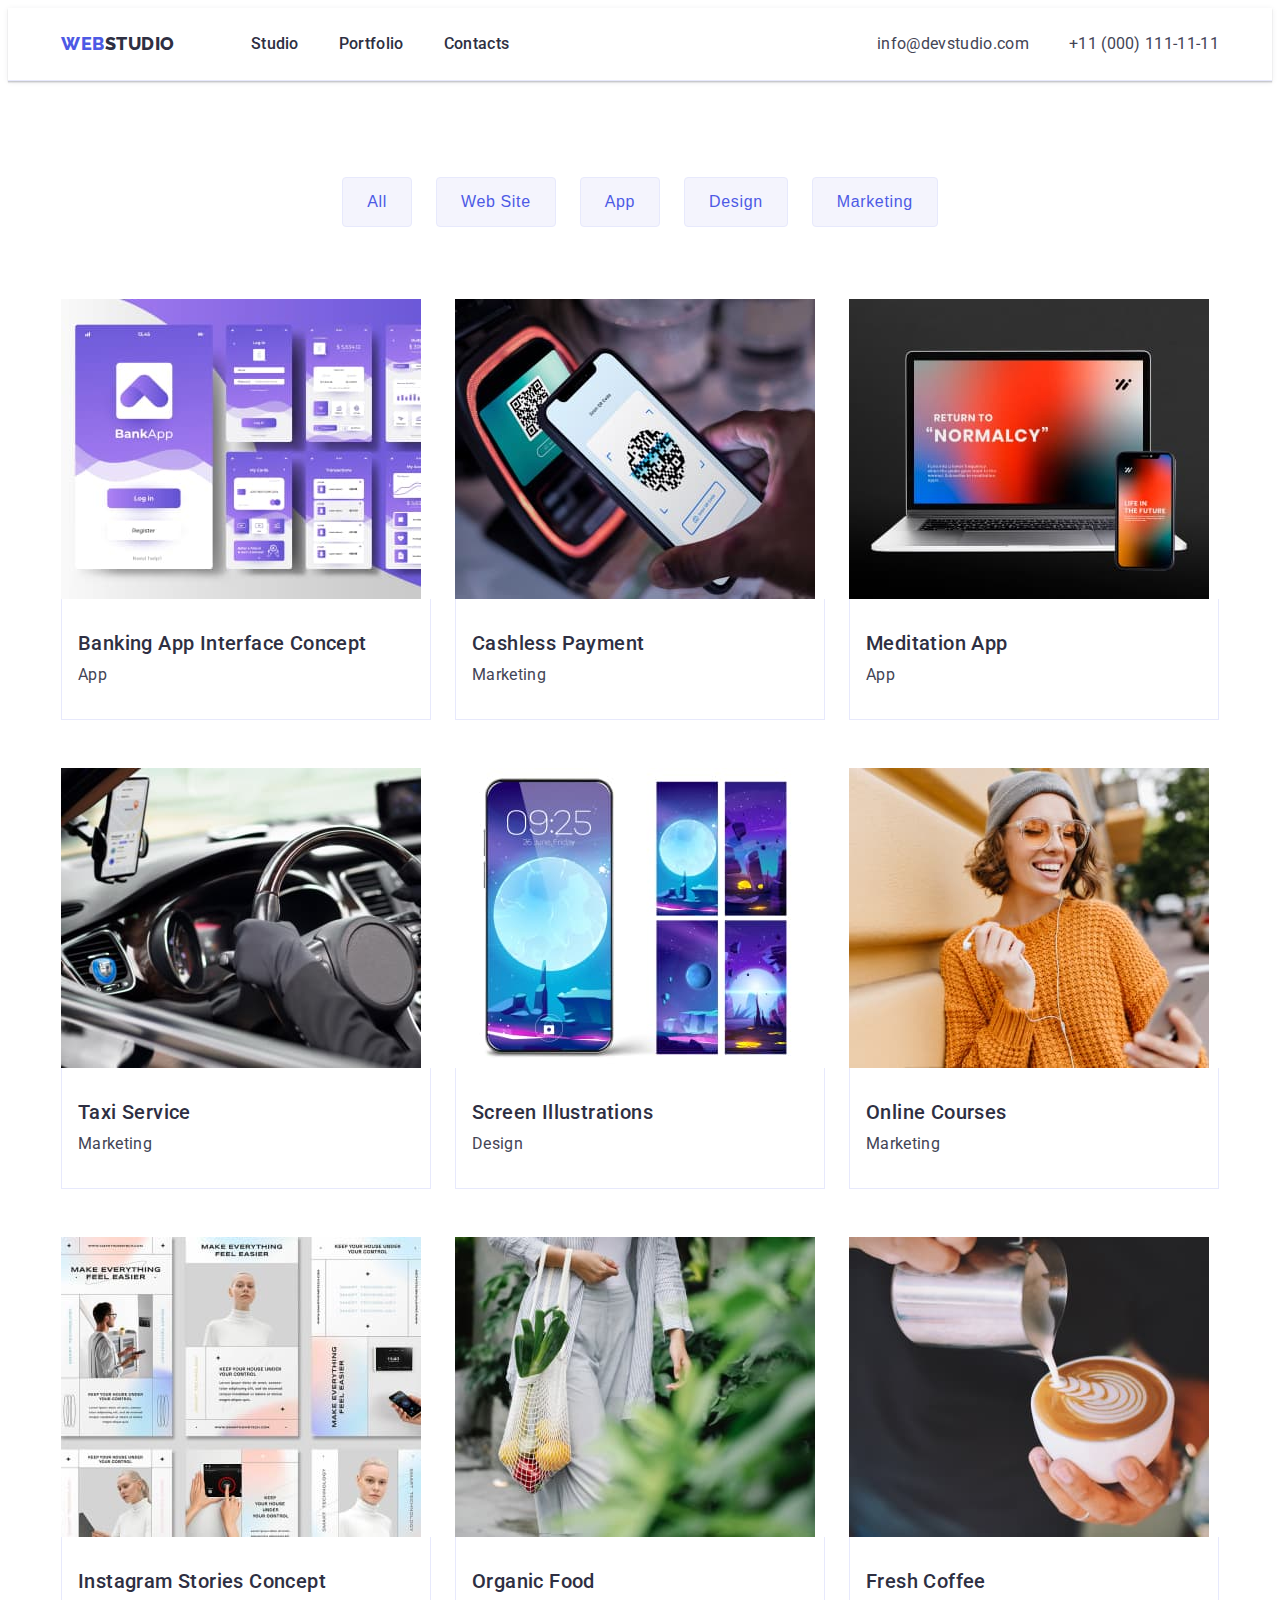
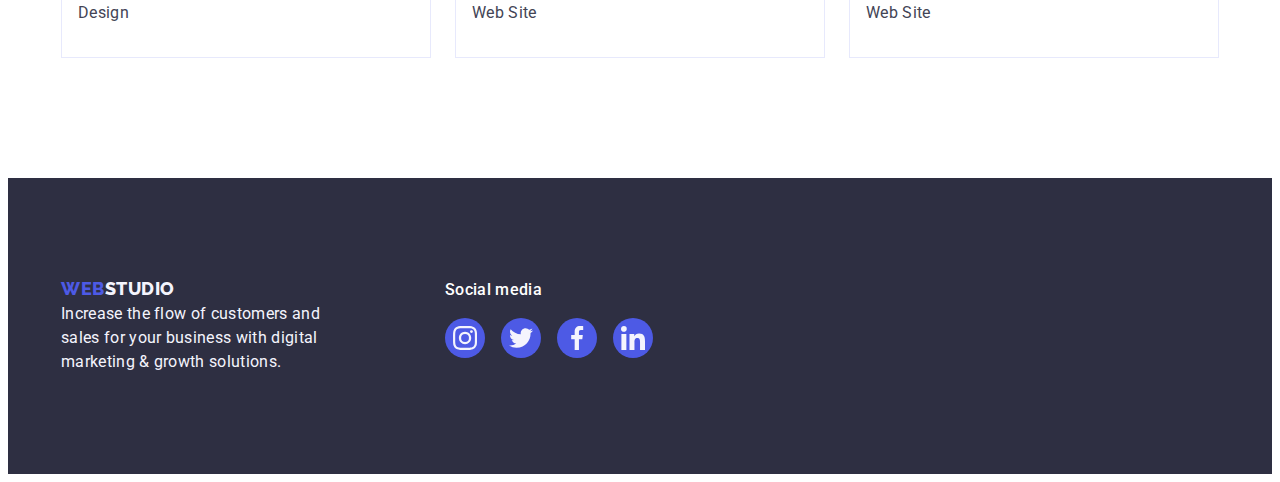
==== portfolio.html @ 8d43df94 "Initial commit" ====
<!DOCTYPE html>
<html lang="en">
  <head>
    <link rel="preconnect" href="https://fonts.googleapis.com" />
    <link rel="preconnect" href="https://fonts.gstatic.com" crossorigin />
    <link rel="preconnect" href="https://fonts.googleapis.com" />
    <link rel="preconnect" href="https://fonts.gstatic.com" crossorigin />
    <!--Normalize-->
    <link
      rel="stylesheet"
      href="https://cdnjs.cloudflare.com/ajax/libs/modern-normalize/1.1.0/modern-normalize.min.css"
      integrity="sha512-wpPYUAdjBVSE4KJnH1VR1HeZfpl1ub8YT/NKx4PuQ5NmX2tKuGu6U/JRp5y+Y8XG2tV+wKQpNHVUX03MfMFn9Q=="
      crossorigin="anonymous"
      referrerpolicy="no-referrer" />
    <meta charset="UTF-8" />
    <meta http-equiv="X-UA-Compatible" content="IE=edge" />
    <meta name="viewport" content="width=device-width, initial-scale=1.0" />
    <!--Font styles-->
    <link
      href="https://fonts.googleapis.com/css2?family=Raleway:wght@800&family=Roboto:wght@400;500;700;900&display=swap"
      rel="stylesheet" />
    <!--CSS-->
    <link rel="stylesheet" href="css/styles.css" />
    <title>Webstudio</title>
  </head>
  <body>
    <!-- header-section -->
    <header class="header">
      <div class="header-container container">
        <nav class="header-nav">
          <a class="link header-logo" href="./index.html">
            Web<span class="logo-web">Studio</span></a
          >
          <ul class="list header-nav-list">
            <li class="header-nav-item">
              <a class="link header-nav-link" href="./index.html">Studio</a>
            </li>
            <li class="header-nav-item">
              <a class="link header-nav-link" href="./portfolio.html"
                >Portfolio</a
              >
            </li>
            <li class="header-nav-item">
              <a class="link header-nav-link" href="">Contacts</a>
            </li>
          </ul>
        </nav>
        <address class="contact">
          <ul class="list header-contact">
            <li>
              <a
                class="link header-contact-item"
                href="mailto:info@devstudio.com"
                >info@devstudio.com</a
              >
            </li>
            <li>
              <a class="link header-contact-item" href="tel:+110001111111"
                >+11 (000) 111-11-11</a
              >
            </li>
          </ul>
        </address>
      </div>
    </header>
    <main>
      <!--filter-section-->
      <section class="portfolio-section">
        <div class="container-btn container">
          <h1 hidden class="visually-hidden">Portfolio</h1>
          <ul class="btn-list list">
            <li class="btn-item">
              <button type="button" class="buttons">All</button>
            </li>
            <li class="btn-item">
              <button type="button" class="buttons">Web Site</button>
            </li>
            <li class="btn-item">
              <button type="button" class="buttons">App</button>
            </li>
            <li class="btn-item">
              <button type="button" class="buttons">Design</button>
            </li>
            <li class="btn-item">
              <button type="button" class="buttons">Marketing</button>
            </li>
          </ul>

          <!--card-section-->

          <ul class="list cards-list">
            <li class="cards-item link">
              <a
                class="card-section-link link"
                href="./images/portfolio/img-8.jpg">
                <img
                  class="cards-img"
                  src="./images/portfolio/img-8.jpg"
                  alt="Banking App Interface Concept"
                  width="360"
                  height="300" />
                <div class="content">
                  <h2 class="cards-header">Banking App Interface Concept</h2>
                  <p class="cards-txt">App</p>
                </div>
              </a>
            </li>
            <li class="cards-item link">
              <a class="card-section-link link" href="./images/cashless.jpg">
                <img
                  class="cards-img"
                  src="./images/portfolio/img-7.jpg"
                  alt="Cashless Payment"
                  width="360"
                  height="300" />
                <div class="content">
                  <h2 class="cards-header">Cashless Payment</h2>
                  <p class="cards-txt">Marketing</p>
                </div>
              </a>
            </li>
            <li class="cards-item link">
              <a
                class="card-section-link link"
                href="./images/portfolio/img-6.jpg">
                <img
                  class="cards-img"
                  src="./images/portfolio/img-6.jpg"
                  alt="Meditation App"
                  width="360"
                  height="300" />
                <div class="content">
                  <h2 class="cards-header">Meditation App</h2>
                  <p class="cards-txt">App</p>
                </div>
              </a>
            </li>
            <li class="cards-item link">
              <a
                class="card-section-link link"
                href="./images/portfolio/img-5.jpg">
                <img
                  class="cards-img"
                  src="./images/portfolio/img-5.jpg"
                  alt="Taxi Service"
                  width="360"
                  height="300" />
                <div class="content">
                  <h2 class="cards-header">Taxi Service</h2>
                  <p class="cards-txt">Marketing</p>
                </div>
              </a>
            </li>
            <li class="cards-item link">
              <a
                class="card-section-link link"
                href="./images/portfolio/img-4.jpg">
                <img
                  class="cards-img"
                  src="./images/portfolio/img-4.jpg"
                  alt="Screen Illustrations"
                  width="360"
                  height="300" />
                <div class="content">
                  <h2 class="cards-header">Screen Illustrations</h2>
                  <p class="cards-txt">Design</p>
                </div>
              </a>
            </li>
            <li class="cards-item link">
              <a
                class="card-section-link link"
                href="./images/portfolio/img-3.jpg">
                <img
                  class="cards-img"
                  src="./images/portfolio/img-3.jpg"
                  alt="Online Courses"
                  width="360"
                  height="300" />
                <div class="content">
                  <h2 class="cards-header">Online Courses</h2>
                  <p class="cards-txt">Marketing</p>
                </div>
              </a>
            </li>
            <li class="cards-item link">
              <a
                class="card-section-link link"
                href="./images/portfolio/img-2.jpg">
                <img
                  class="cards-img"
                  src="./images/portfolio/img-2.jpg"
                  alt="Instagram Stories Concept"
                  width="360"
                  height="300" />
                <div class="content">
                  <h2 class="cards-header">Instagram Stories Concept</h2>
                  <p class="cards-txt">Design</p>
                </div>
              </a>
            </li>
            <li class="cards-item link">
              <a
                class="card-section-link link"
                href="./images/portfolio/img-1.jpg">
                <img
                  class="cards-img"
                  src="./images/portfolio/img-1.jpg"
                  alt="Organic Food"
                  width="360"
                  height="300" />
                <div class="content">
                  <h2 class="cards-header">Organic Food</h2>
                  <p class="cards-txt">Web Site</p>
                </div>
              </a>
            </li>
            <li class="cards-item link">
              <a
                class="card-section-link link"
                href="./images/portfolio/img.jpg">
                <img
                  class="cards-img"
                  src="./images/portfolio/img.jpg"
                  alt="Fresh
                Coffee"
                  width="360"
                  height="300" />
                <div class="content">
                  <h2 class="cards-header">Fresh Coffee</h2>
                  <p class="cards-txt">Web Site</p>
                </div>
              </a>
            </li>
          </ul>
        </div>
      </section>
    </main>
    <!-- footer -->
    <footer class="footer">
      <div class="footer-container container">
        <div class="footer-div">
          <a class="link footer-logo" href="./index.html">
            Web<span class="footer-logo-studio">Studio</span></a
          >
          <p class="footer-copyright">
            Increase the flow of customers and sales for your business with
            digital marketing &amp; growth solutions.
          </p>
        </div>

        <div class="social-icons-div">
          <p class="social-media-txt">Social media</p>
          <ul class="social-icons-footer list">
            <li class="social-item">
              <a
                class="social-link-footer link"
                href=""
                target="_blank"
                rel=" noopener no-referrer"
                aria-label="icon instagram">
                <svg class="social-icons" width="24" height="24">
                  <use href="./images/icons.svg#icon-instagram"></use>
                </svg>
              </a>
            </li>
            <li class="social-item">
              <a
                class="social-link-footer link"
                href=""
                target="_blank"
                rel="noopener no-referrer"
                aria-label="icon twitter">
                <svg class="social-icons" width="24" height="24">
                  <use href="./images/icons.svg#icon-twitter"></use>
                </svg>
              </a>
            </li>
            <li class="social-item">
              <a
                class="social-link-footer link"
                href=""
                target="_blank"
                rel="noopener no-referrer"
                aria-label="icon facebook">
                <svg class="social-icons" width="24" height="24">
                  <use href="./images/icons.svg#icon-facebook"></use>
                </svg>
              </a>
            </li>
            <li class="social-item">
              <a
                class="social-link-footer link"
                href=""
                target="_blank"
                rel="noopener no-referrer"
                aria-label="icon linkedin">
                <svg class="social-icons" width="24" height="24">
                  <use href="./images/icons.svg#icon-linkedin"></use>
                </svg>
              </a>
            </li>
          </ul>
        </div>
      </div>
    </footer>
  </body>
</html>
---- css/styles.css ----
:root {
  /*fonts*/
  --primary-font: "Roboto", sans-serif;
  --secondary-font: "Raleway", sans-serif;
  /*colors*/
  --color-iris: #4d5ae5;
  --color-ocean: #404bbf;
  --color-navy-blue: #2e2f42;
  --color-green: #31d0aa;
  --color-slate: #434455;
  --color-light-slate: #8e8f99;
  --color-cornflower: #e7e9fc;
  --color-cloud: #f4f4fd;
  --color-navy-blue-modal: #2e2f42;
  --color-grey: #2e2f42;
  --color-white: #ffffff;
  --color-dairy: #fcfcfc;
  /*others*/
  --indent: 24px;
  --items: 4;
}

/*OTHER*/
body {
  background-color: var(--color-white);
  font-family: "Roboto", sans-serif;
  font-style: normal;
  font-weight: 400;
  font-size: 16px;
  line-height: 1.5;
  letter-spacing: 0.02em;
  color: var(--color-slate);
}

/**
  |============================
  | reset start
  |============================
*/
h1,
h2,
h3,
h4,
h5,
h6,
p {
  margin: 0;
}
.section {
  padding: 120px 0;
}

.container {
  width: 1158px;
  margin: 0 auto;
  padding: 0 15px;
}
.list {
  list-style: none;
  padding: 0;
  margin: 0;
}
.link {
  color: inherit;
  text-decoration: none;
}

img {
  display: block;
  max-width: 100%;
  height: auto;
}

/**
  |============================
  | Header styles
  |============================
*/
.header {
  border-bottom: 1px solid var(--color-cornflower);
  box-shadow: 0px 2px 1px rgba(46, 47, 66, 0.08),
    0px 1px 1px rgba(46, 47, 66, 0.16), 0px 1px 6px rgba(46, 47, 66, 0.08);
}
.header-container {
  display: flex;
  align-items: center;
}
.header-nav {
  margin-right: auto;
  display: flex;
  align-items: center;
}
.header-logo {
  font-family: "Raleway", sans-serif;
  font-size: 18px;
  font-weight: 800;
  line-height: 1.17;
  letter-spacing: 0.03em;
  text-transform: uppercase;
  color: var(--color-iris);
  margin-right: 76px;
}
.header-logo:focus {
  color: var(--color-ocean);
}
.logo-web {
  color: var(--color-navy-blue);
}

.header-nav-list {
  /* Body Medium */
  font-weight: 500;
  font-size: 16px;
  line-height: 1.5;
  letter-spacing: 0.02em;
  color: var(--color-navy-blue);
  display: flex;
  align-items: center;
  gap: 40px;
}
.header-nav-item {
}
.header-item1:hover,
.header-item1:focus {
  color: var(--color-ocean);
}
.header-nav-item:hover,
.header-nav-item:focus {
  color: var(--color-ocean);
}
.header-nav-link {
  display: block;
  padding-top: 24px;
  padding-bottom: 24px;
}
.header-nav-link:hover,
.header-nav-link:focus {
  color: var(--color-ocean);
}
.contact {
  font-style: normal;
}
.contact:hover,
.contact:focus {
  color: var(--color-ocean);
}
.header-contact {
  font-style: normal;
  font-size: 16px;
  line-height: 1.5;
  letter-spacing: 0.02em;
  color: var(--color-slate);
  display: flex;
  gap: 40px;
}
.header-contact-item:hover {
  color: var(--color-ocean);
}
.header-contact-item:focus {
  color: var(--color-ocean);
}

/**
  |============================
  | Hero styles
  |============================
*/
.hero {
  background-color: var(--color-navy-blue);
  background-image: linear-gradient(
      rgba(46, 47, 66, 0.7),
      rgba(46, 47, 66, 0.7)
    ),
    url(../images/decoreative/people-office.jpg);
  max-width: 1440px;
  background-repeat: no-repeat;
  background-position: center;
  background-size: cover;
  padding: 188px 0;
  margin: 0 auto;
}
.hero-title {
  font-weight: 700;
  font-size: 56px;
  line-height: 1.07;
  text-align: center;
  letter-spacing: 0.02em;
  color: var(--color-white);
  margin-top: 0;
  margin-bottom: 48px;
  max-width: 496px;
  margin-left: auto;
  margin-right: auto;
}
.btn {
  font-weight: 500;
  font-size: 16px;
  line-height: 1.5;
  align-items: center;
  letter-spacing: 0.04em;
  color: var(--color-white);
  background: #4d5ae5;
  box-shadow: 0px 4px 4px rgba(0, 0, 0, 0.15);
  border: none;
  cursor: pointer;
  border-radius: 4px;
  font-family: "Roboto", sans-serif;
  min-width: 169px;
  min-height: 56px;
  align-items: center;
  padding: 16px 32px;
  margin-left: auto;
  margin-right: auto;
  display: block;
}

.btn:hover {
  background-color: var(--color-ocean);
  color: var(--color-white);
}
.btn:focus {
  background-color: var(--color-ocean);
  color: var(--color-white);
}
/**
  |============================
  | About styles
  |============================
*/
.about {
}
.visually-hidden {
  position: absolute;
  width: 1px;
  height: 1px;
  margin: -1px;
  border: 0;
  padding: 0;

  white-space: nowrap;
  clip-path: inset(100%);
  clip: rect(0 0 0 0);
  overflow: hidden;
}
.about-title {
}
.about-list {
  display: flex;
  gap: 24px;
}

.about-item-ttl {
  font-weight: 500;
  font-size: 20px;
  line-height: 1.2;
  letter-spacing: 0.02em;
  color: var(--color-navy-blue);
  margin-bottom: 8px;
}
.about-item-txt {
}
.about-content {
  display: block;
  width: 264px;
}
.about-icon {
}

.about-item {
  width: calc((100% - 72px) / 4);
  min-width: 264px;
}

.icons {
  display: flex;
  justify-content: center;
  align-items: center;
  background: var(--color-cloud);
  margin-bottom: 8px;
  border-radius: 4px;
  height: 112px;
}

/**
  |============================
  | Portfollio
  |============================
*/
.use-cases {
  padding-top: 0;
}
.portfolio-title {
  font-weight: 700;
  font-size: 36px;
  line-height: 1.11;
  text-align: center;
  letter-spacing: 0.02em;
  text-transform: capitalize;
  color: var(--color-navy-blue);
  margin-top: 0;
  margin-bottom: 72px;
}
.portfolio-list {
  display: flex;
  gap: 24px;
}
.portfolio-item {
  width: calc((100% - 48px) / 3);
}

/**
  |============================
  | Team section
  |============================
*/
.team {
  background: var(--color-cloud);
}
.team-title {
  font-weight: 700;
  font-size: 36px;
  line-height: 1.11;
  text-align: center;
  letter-spacing: 0.02em;
  text-transform: capitalize;
  color: var(--color-navy-blue);
  margin-top: 0;
  margin-bottom: 72px;
}
.team-list {
  display: flex;
  flex-wrap: wrap;
  gap: var(--indent);
}
.team-item {
  background-color: var(--color-white);
  flex-basis: calc(100% - var(--indent) * var(--items) -1);
  width: calc((100% - 72px) / 4);
  border-radius: 0px 0px 4px 4px;
  box-shadow: 0px 1px 6px rgba(46, 47, 66, 0.08),
    0px 1px 1px rgba(46, 47, 66, 0.16), 0px 2px 1px rgba(46, 47, 66, 0.08);
}

.team-subtitle {
  font-weight: 500;
  font-size: 20px;
  line-height: 1.2;
  letter-spacing: 0.02em;
  color: var(--color-navy-blue);
  text-align: center;
  margin-bottom: 8px;
}
.team-position {
  text-align: center;
  margin-bottom: 8px;
}
.team-card-content {
  padding: 32px 0px;
}

/** Social Icons**/
.social-icons {
  display: flex;
  justify-content: center;
  align-items: center;
  gap: 16px;
  fill: currentColor;
  gap: 24px;
}
.list {
}
.social-item {
}
.social-link {
  display: flex;
  align-items: center;
  justify-content: center;
  border-radius: 50%;
  width: 40px;
  height: 40px;
  background-color: var(--color-iris);
  color: var(--color-cloud);
}

.social-link:hover {
  background-color: var(--color-ocean);
}

.social-link:focus {
  background-color: var(--color-ocean);
}
/**Customers Section**/
.customers-section {
}

.customers-div {
}
.customers-icon {
  fill: currentColor;
}
.customers-title {
  font-weight: 700;
  font-size: 36px;
  line-height: 1.1;
  text-align: center;
  letter-spacing: 0.02em;
  text-transform: capitalize;
  margin-bottom: 72px;
  color: var(--color-navy-blue);
}
.customers-list {
  display: flex;
  justify-content: center;
  align-items: center;
  gap: 24px;
}

.customers-list-item {
  width: calc((100% - 120px) / 6);
  height: 88px;
}
.customer-icon-link {
  display: flex;
  width: 100%;
  height: 100%;
  align-items: center;
  justify-content: center;
  border-radius: 4px;
  color: var(--color-light-slate);
  border: 1px solid;
  border-color: var(--color-light-slate);
}

.customer-icon-link:hover {
  color: var(--color-ocean);
  border-color: var(--color-ocean);
}
.customer-icon-link:focus {
  color: var(--color-ocean);
  border-color: var(--color-ocean);
}

/**
  |============================
  | Footer styles
  |============================
*/
.footer {
  background-color: var(--color-navy-blue);
  padding: 100px 0;
}
footer .footer-logo {
  font-family: "Raleway", sans-serif;
  font-size: 18px;
  line-height: 1.17;
  letter-spacing: 0.03em;
  text-transform: uppercase;
  color: var(--color-iris);
  font-weight: 800;
  display: inline-block;
}
.footer-logo-studio {
  color: var(--color-cloud);
}
.footer-copyright {
  letter-spacing: 0.02em;
  color: var(--color-cloud);
  max-width: 264px;
  display: block;
}
.social-media-txt {
  font-weight: 500;
  font-size: 16px;
  line-height: 1.5;
  letter-spacing: 0.02em;
  color: var(--color-white);
  margin-bottom: 16px;
}
.social-icons-div {
  max-width: 208px;
}
.social-icons-footer {
  display: flex;
  justify-content: center;
  align-items: center;
  gap: 16px;
  fill: currentColor;
  gap: 16px;
}

.social-media-txt {
  color: var(--color-white);
}
.footer-div {
  max-width: 264px;
  margin-right: 120px;
}
.footer-container {
  display: flex;
  justify-content: flex-start;
  flex-direction: row;
  align-items: left;
  justify-content: left;
  /*gap: 120px;*/
  align-items: baseline;
}
.social-link-footer {
  display: flex;
  align-items: center;
  justify-content: center;
  border-radius: 50%;
  width: 40px;
  height: 40px;
  background-color: var(--color-iris);
  color: var(--color-cloud);
}
.social-link-footer:hover {
  background-color: var(--color-green);
}
.social-link-footer:focus {
  background-color: var(--color-green);
}
/**
  |============================
  | Portfoliio Page
  |============================
*/

/*Buttons*/
.portfolio-section {
  padding: 96px 0 120px;
}
.btn-title {
}
.btn-list {
  list-style: none;
  justify-content: center;
  display: flex;
  gap: 24px;
  margin-bottom: 72px;
}

.buttons {
  font-weight: 500;
  font-size: 16px;
  line-height: 1.5;
  align-items: center;
  text-align: center;
  letter-spacing: 0.04em;
  color: var(--color-iris);
  background-color: var(--color-cloud);
  border: none;
  border-radius: 4px;
  cursor: pointer;
  border: 1px solid var(--color-cornflower);
}
.container-btn {
}
.btn-item {
}

.buttons {
  padding: 12px 24px;
  display: block;
}
.buttons:hover {
  background-color: var(--color-ocean);
  color: var(--color-white);
  border: 1px solid transparent;
  border: 1px solid transparent;
  box-shadow: 0px 3px 1px rgba(0, 0, 0, 0.1), 0px 2px 1px rgba(0, 0, 0, 0.08),
    0px 2px 2px rgba(0, 0, 0, 0.12);
}
.buttons:active {
  background-color: var(--color-ocean);
  color: var(--color-white);
}
.buttons:focus {
  background-color: var(--color-ocean);
  color: var(--color-white);
  border: 1px solid transparent;
  box-shadow: 0px 3px 1px rgba(0, 0, 0, 0.1), 0px 2px 1px rgba(0, 0, 0, 0.08),
    0px 2px 2px rgba(0, 0, 0, 0.12);
}
/*Cards Section*/
.cards {
}
.cards-list {
  list-style: none;
  display: flex;
  row-gap: 48px;
  column-gap: 24px;
  flex-wrap: wrap;
  margin: 72px 0 0 0;
  padding-left: 0;
}
.card-section-link {
  text-decoration: none;
  display: block;
}
.card-section-link:hover {
  box-shadow: 0px 1px 6px rgba(46, 47, 66, 0.08),
    0px 1px 1px rgba(46, 47, 66, 0.16), 0px 2px 1px rgba(46, 47, 66, 0.08);
}
.card-section-link:focus {
  box-shadow: 0px 1px 6px rgba(46, 47, 66, 0.08),
    0px 1px 1px rgba(46, 47, 66, 0.16), 0px 2px 1px rgba(46, 47, 66, 0.08);
}
.cards-item {
  text-decoration: none;
  width: calc((100% - 48px) / 3);
  display: block;
  flex-direction: column;
}
.cards-header {
  font-weight: 500;
  font-size: 20px;
  line-height: 1.2;
  letter-spacing: 0.02em;
  color: var(--color-navy-blue);
  margin-bottom: 8px;
}

.cards-txt {
  letter-spacing: 0.02em;
  color: var(--color-slate);
}

.content {
  padding: 32px 16px;
  border: 1px solid var(--color-cornflower);
  border-top: none;
  flex-grow: 1;
}
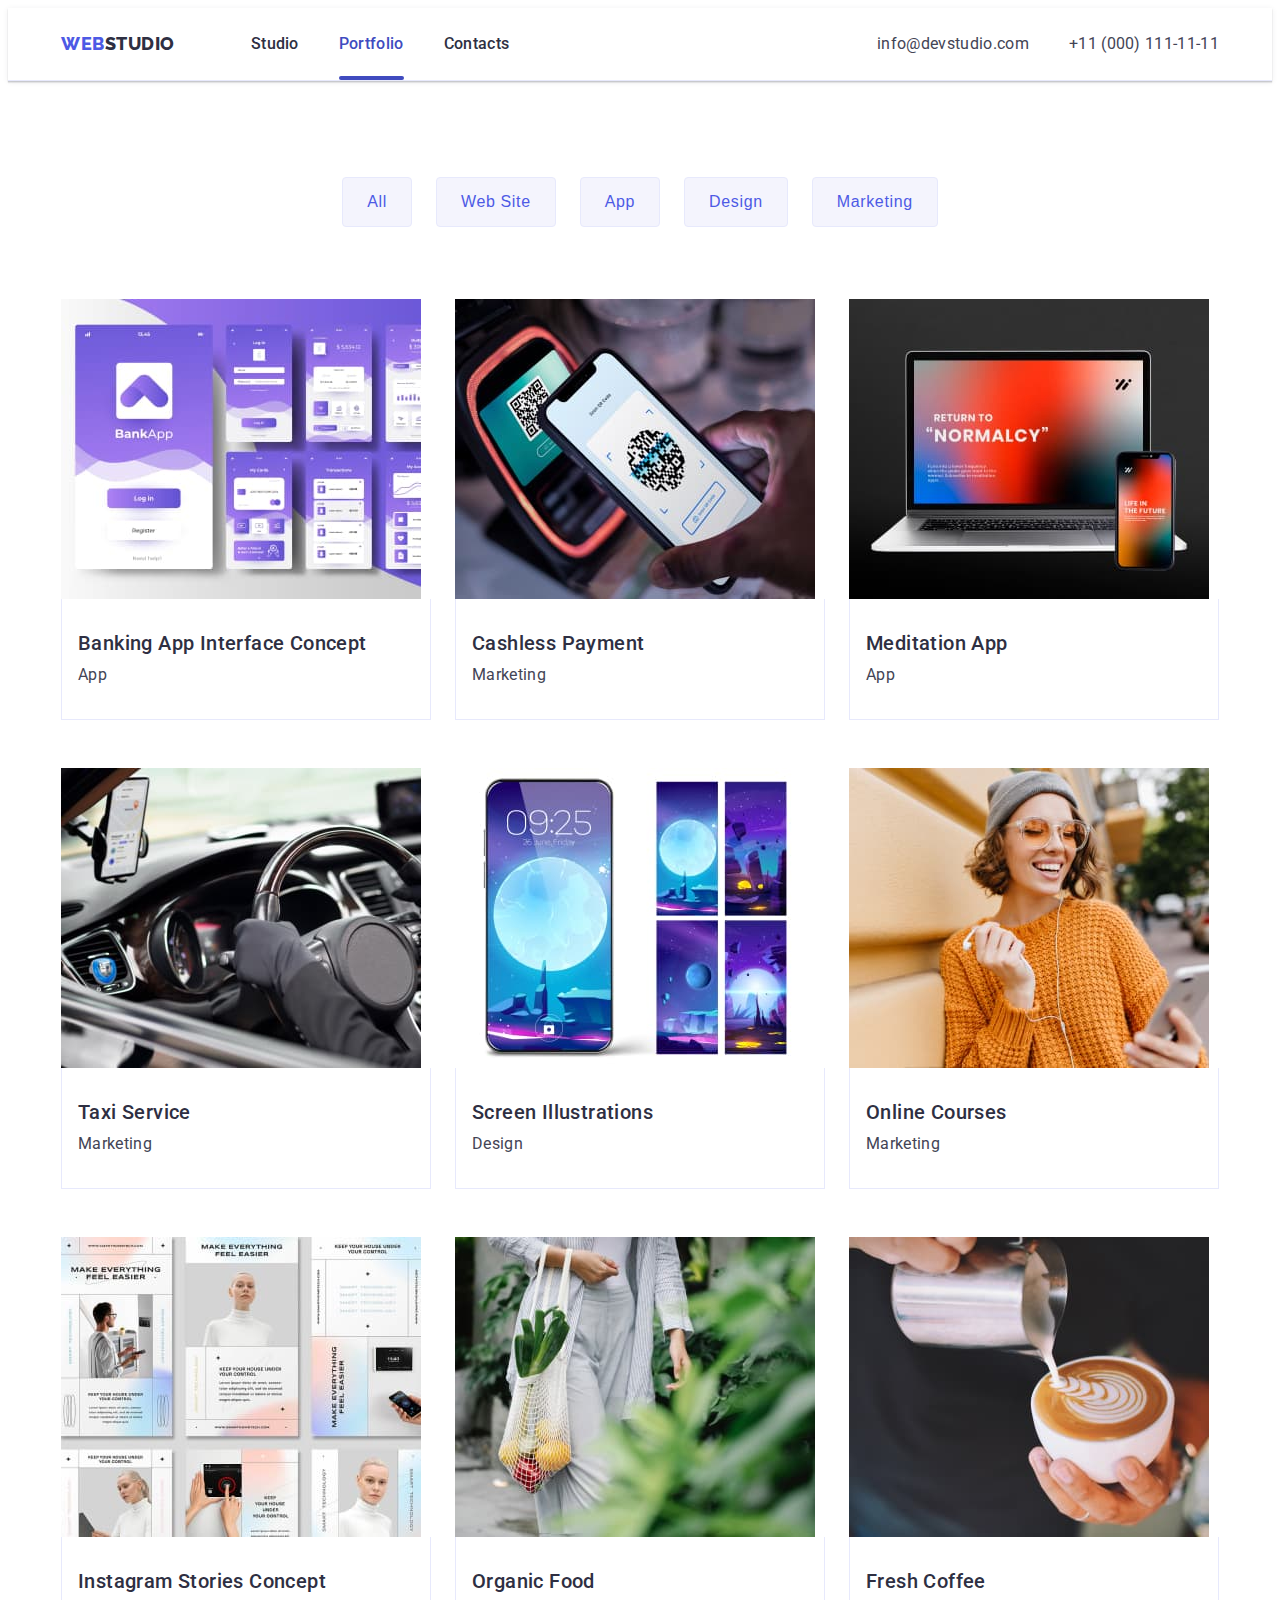
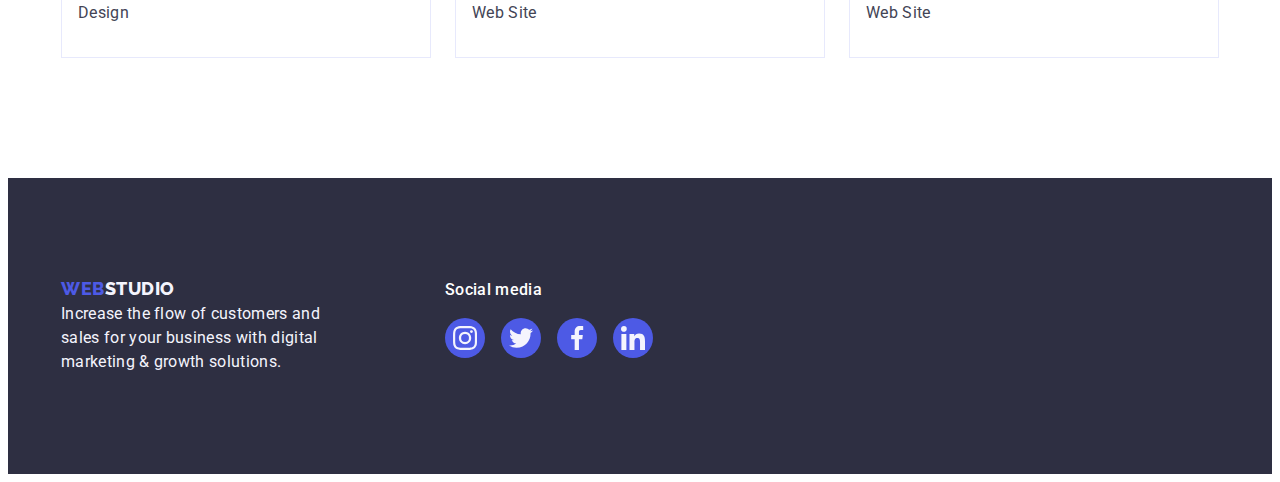
==== commit 3b88b222: "5 hw" ====
--- a/portfolio.html
+++ b/portfolio.html
@@ -36,7 +36,7 @@
               <a class="link header-nav-link" href="./index.html">Studio</a>
             </li>
             <li class="header-nav-item">
-              <a class="link header-nav-link" href="./portfolio.html"
+              <a class="link header-nav-link active" href="./portfolio.html"
                 >Portfolio</a
               >
             </li>
--- a/css/styles.css
+++ b/css/styles.css
@@ -119,6 +119,7 @@
   gap: 40px;
 }
 .header-nav-item {
+  position: relative;
 }
 .header-item1:hover,
 .header-item1:focus {
@@ -135,6 +136,23 @@
 }
 .header-nav-link:hover,
 .header-nav-link:focus {
+  color: var(--color-ocean);
+}
+.header-nav-link::after {
+  content: "";
+  display: block;
+  position: absolute;
+  bottom: 0;
+  left: 0;
+  width: 100%;
+  height: 4px;
+  border-radius: 2px;
+  /* background-color: var(--color-ocean);*/
+}
+.header-nav-link.active::after {
+  background-color: var(--color-ocean);
+}
+.header-nav-link.active {
   color: var(--color-ocean);
 }
 .contact {
@@ -632,3 +650,14 @@
   border-top: none;
   flex-grow: 1;
 }
+
+/*modal Window*/
+
+.backdrop {
+}
+.modal {
+}
+.modal-close-btn {
+}
+.modal-close-icon {
+}
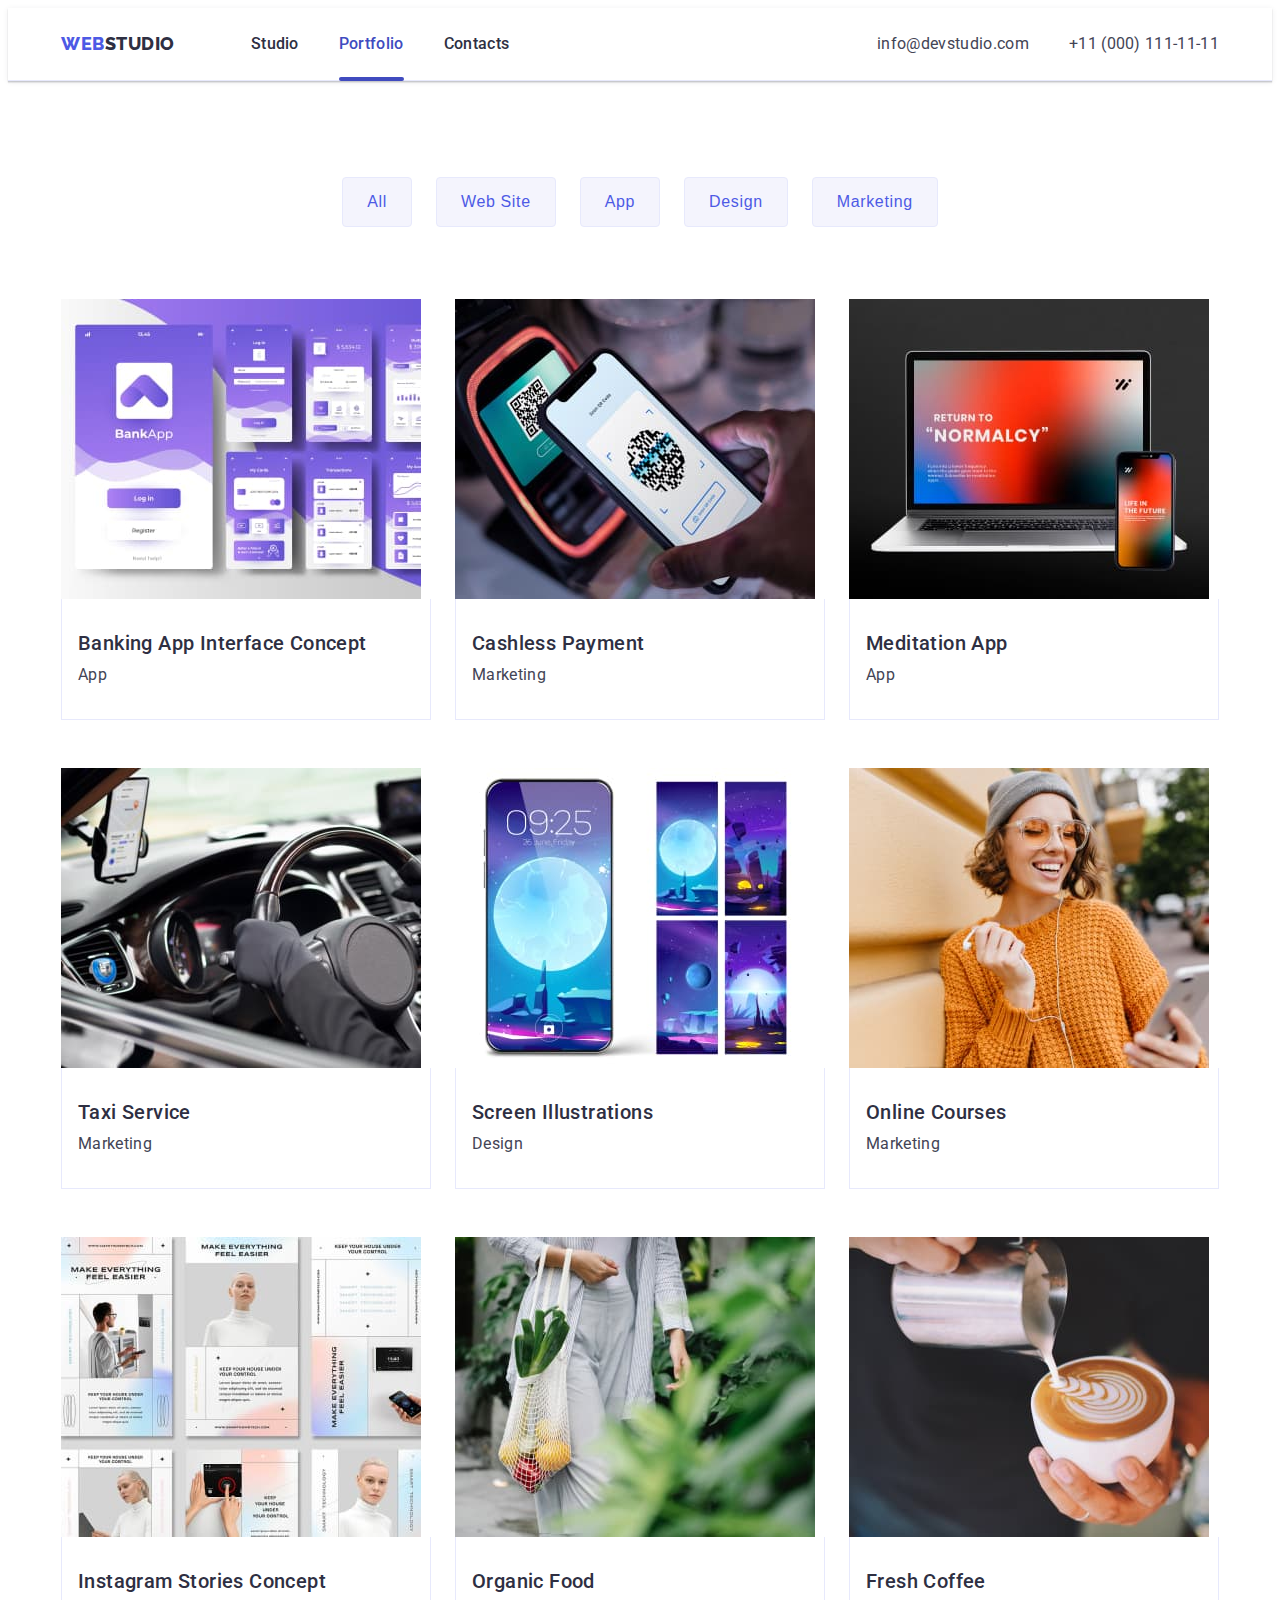
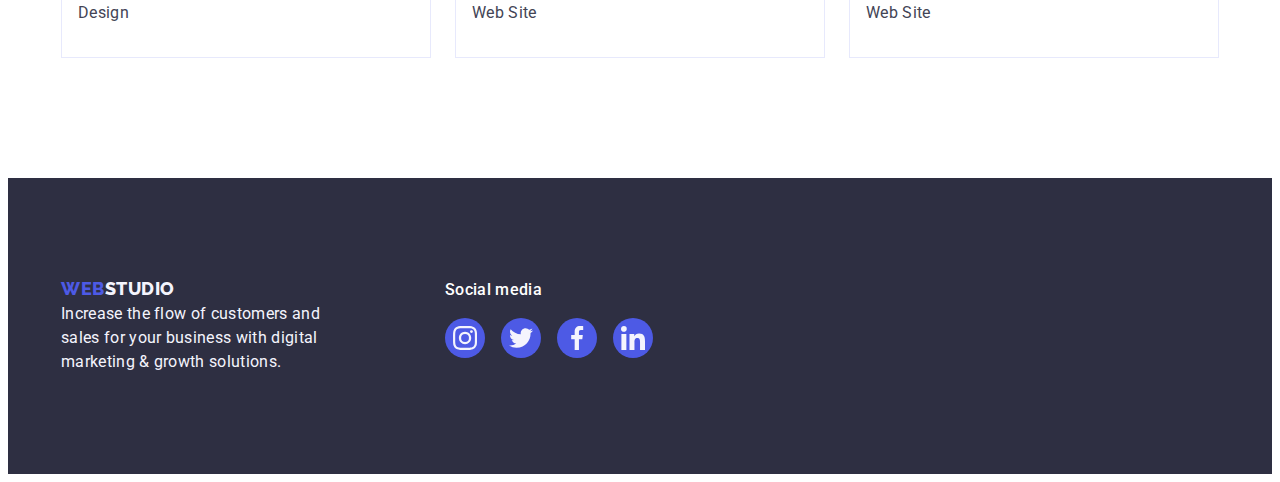
==== commit 0869270f: "overlay transfered" ====
--- a/portfolio.html
+++ b/portfolio.html
@@ -93,12 +93,20 @@
               <a
                 class="card-section-link link"
                 href="./images/portfolio/img-8.jpg">
-                <img
-                  class="cards-img"
-                  src="./images/portfolio/img-8.jpg"
-                  alt="Banking App Interface Concept"
-                  width="360"
-                  height="300" />
+                <div class="portfolio-card-thumb">
+                  <img
+                    class="cards-img"
+                    src="./images/portfolio/img-8.jpg"
+                    alt="Banking App Interface Concept"
+                    width="360"
+                    height="300" />
+
+                  <p class="overlay-text overlay">
+                    14 Stylish and User-Friendly App Design Concepts · Task
+                    Manager App · Calorie Tracker App · Exotic Fruit Ecommerce
+                    App · Cloud Storage App
+                  </p>
+                </div>
                 <div class="content">
                   <h2 class="cards-header">Banking App Interface Concept</h2>
                   <p class="cards-txt">App</p>
@@ -107,12 +115,21 @@
             </li>
             <li class="cards-item link">
               <a class="card-section-link link" href="./images/cashless.jpg">
-                <img
-                  class="cards-img"
-                  src="./images/portfolio/img-7.jpg"
-                  alt="Cashless Payment"
-                  width="360"
-                  height="300" />
+                <div class="portfolio-card-thumb">
+                  <img
+                    class="cards-img"
+                    src="./images/portfolio/img-7.jpg"
+                    alt="Cashless Payment"
+                    width="360"
+                    height="300" />
+
+                  <p class="overlay-text overlay">
+                    14 Stylish and User-Friendly App Design Concepts · Task
+                    Manager App · Calorie Tracker App · Exotic Fruit Ecommerce
+                    App · Cloud Storage App
+                  </p>
+                </div>
+
                 <div class="content">
                   <h2 class="cards-header">Cashless Payment</h2>
                   <p class="cards-txt">Marketing</p>
@@ -123,12 +140,21 @@
               <a
                 class="card-section-link link"
                 href="./images/portfolio/img-6.jpg">
-                <img
-                  class="cards-img"
-                  src="./images/portfolio/img-6.jpg"
-                  alt="Meditation App"
-                  width="360"
-                  height="300" />
+                <div class="portfolio-card-thumb">
+                  <img
+                    class="cards-img"
+                    src="./images/portfolio/img-6.jpg"
+                    alt="Meditation App"
+                    width="360"
+                    height="300" />
+
+                  <p class="overlay-text overlay">
+                    14 Stylish and User-Friendly App Design Concepts · Task
+                    Manager App · Calorie Tracker App · Exotic Fruit Ecommerce
+                    App · Cloud Storage App
+                  </p>
+                </div>
+
                 <div class="content">
                   <h2 class="cards-header">Meditation App</h2>
                   <p class="cards-txt">App</p>
@@ -139,12 +165,21 @@
               <a
                 class="card-section-link link"
                 href="./images/portfolio/img-5.jpg">
-                <img
-                  class="cards-img"
-                  src="./images/portfolio/img-5.jpg"
-                  alt="Taxi Service"
-                  width="360"
-                  height="300" />
+                <div class="portfolio-card-thumb">
+                  <img
+                    class="cards-img"
+                    src="./images/portfolio/img-5.jpg"
+                    alt="Taxi Service"
+                    width="360"
+                    height="300" />
+
+                  <p class="overlay-text overlay">
+                    14 Stylish and User-Friendly App Design Concepts · Task
+                    Manager App · Calorie Tracker App · Exotic Fruit Ecommerce
+                    App · Cloud Storage App
+                  </p>
+                </div>
+
                 <div class="content">
                   <h2 class="cards-header">Taxi Service</h2>
                   <p class="cards-txt">Marketing</p>
@@ -155,12 +190,21 @@
               <a
                 class="card-section-link link"
                 href="./images/portfolio/img-4.jpg">
-                <img
-                  class="cards-img"
-                  src="./images/portfolio/img-4.jpg"
-                  alt="Screen Illustrations"
-                  width="360"
-                  height="300" />
+                <div class="portfolio-card-thumb">
+                  <img
+                    class="cards-img"
+                    src="./images/portfolio/img-4.jpg"
+                    alt="Screen Illustrations"
+                    width="360"
+                    height="300" />
+
+                  <p class="overlay-text overlay">
+                    14 Stylish and User-Friendly App Design Concepts · Task
+                    Manager App · Calorie Tracker App · Exotic Fruit Ecommerce
+                    App · Cloud Storage App
+                  </p>
+                </div>
+
                 <div class="content">
                   <h2 class="cards-header">Screen Illustrations</h2>
                   <p class="cards-txt">Design</p>
@@ -171,12 +215,21 @@
               <a
                 class="card-section-link link"
                 href="./images/portfolio/img-3.jpg">
-                <img
-                  class="cards-img"
-                  src="./images/portfolio/img-3.jpg"
-                  alt="Online Courses"
-                  width="360"
-                  height="300" />
+                <div class="portfolio-card-thumb">
+                  <img
+                    class="cards-img"
+                    src="./images/portfolio/img-3.jpg"
+                    alt="Online Courses"
+                    width="360"
+                    height="300" />
+
+                  <p class="overlay-text overlay">
+                    14 Stylish and User-Friendly App Design Concepts · Task
+                    Manager App · Calorie Tracker App · Exotic Fruit Ecommerce
+                    App · Cloud Storage App
+                  </p>
+                </div>
+
                 <div class="content">
                   <h2 class="cards-header">Online Courses</h2>
                   <p class="cards-txt">Marketing</p>
@@ -187,12 +240,21 @@
               <a
                 class="card-section-link link"
                 href="./images/portfolio/img-2.jpg">
-                <img
-                  class="cards-img"
-                  src="./images/portfolio/img-2.jpg"
-                  alt="Instagram Stories Concept"
-                  width="360"
-                  height="300" />
+                <div class="portfolio-card-thumb">
+                  <img
+                    class="cards-img"
+                    src="./images/portfolio/img-2.jpg"
+                    alt="Instagram Stories Concept"
+                    width="360"
+                    height="300" />
+
+                  <p class="overlay-text overlay">
+                    14 Stylish and User-Friendly App Design Concepts · Task
+                    Manager App · Calorie Tracker App · Exotic Fruit Ecommerce
+                    App · Cloud Storage App
+                  </p>
+                </div>
+
                 <div class="content">
                   <h2 class="cards-header">Instagram Stories Concept</h2>
                   <p class="cards-txt">Design</p>
@@ -203,12 +265,21 @@
               <a
                 class="card-section-link link"
                 href="./images/portfolio/img-1.jpg">
-                <img
-                  class="cards-img"
-                  src="./images/portfolio/img-1.jpg"
-                  alt="Organic Food"
-                  width="360"
-                  height="300" />
+                <div class="portfolio-card-thumb">
+                  <img
+                    class="cards-img"
+                    src="./images/portfolio/img-1.jpg"
+                    alt="Organic Food"
+                    width="360"
+                    height="300" />
+
+                  <p class="overlay-text overlay">
+                    14 Stylish and User-Friendly App Design Concepts · Task
+                    Manager App · Calorie Tracker App · Exotic Fruit Ecommerce
+                    App · Cloud Storage App
+                  </p>
+                </div>
+
                 <div class="content">
                   <h2 class="cards-header">Organic Food</h2>
                   <p class="cards-txt">Web Site</p>
@@ -219,13 +290,22 @@
               <a
                 class="card-section-link link"
                 href="./images/portfolio/img.jpg">
-                <img
-                  class="cards-img"
-                  src="./images/portfolio/img.jpg"
-                  alt="Fresh
-                Coffee"
-                  width="360"
-                  height="300" />
+                <div class="portfolio-card-thumb">
+                  <img
+                    class="cards-img"
+                    src="./images/portfolio/img.jpg"
+                    alt="Fresh
+                  Coffee"
+                    width="360"
+                    height="300" />
+
+                  <p class="overlay-text overlay">
+                    14 Stylish and User-Friendly App Design Concepts · Task
+                    Manager App · Calorie Tracker App · Exotic Fruit Ecommerce
+                    App · Cloud Storage App
+                  </p>
+                </div>
+
                 <div class="content">
                   <h2 class="cards-header">Fresh Coffee</h2>
                   <p class="cards-txt">Web Site</p>
--- a/css/styles.css
+++ b/css/styles.css
@@ -18,6 +18,11 @@
   /*others*/
   --indent: 24px;
   --items: 4;
+
+  --anim-fast: 300ms ease-in-out;
+  --anim-fast: 250ms cubic-bezier(0.4, 0, 0.2, 1);
+
+  --modal-idx: 100;
 }
 
 /*OTHER*/
@@ -119,7 +124,6 @@
   gap: 40px;
 }
 .header-nav-item {
-  position: relative;
 }
 .header-item1:hover,
 .header-item1:focus {
@@ -130,9 +134,11 @@
   color: var(--color-ocean);
 }
 .header-nav-link {
+  position: relative;
   display: block;
   padding-top: 24px;
   padding-bottom: 24px;
+  transition: color var(--anim-fast);
 }
 .header-nav-link:hover,
 .header-nav-link:focus {
@@ -144,6 +150,7 @@
   position: absolute;
   bottom: 0;
   left: 0;
+  bottom: -1px;
   width: 100%;
   height: 4px;
   border-radius: 2px;
@@ -170,6 +177,9 @@
   color: var(--color-slate);
   display: flex;
   gap: 40px;
+}
+.header-contact-item {
+  transition: color var(--anim-fast);
 }
 .header-contact-item:hover {
   color: var(--color-ocean);
@@ -230,6 +240,8 @@
   margin-left: auto;
   margin-right: auto;
   display: block;
+
+  transition: background-color var(--anim-fast);
 }
 
 .btn:hover {
@@ -398,6 +410,7 @@
   height: 40px;
   background-color: var(--color-iris);
   color: var(--color-cloud);
+  transition: background-color var(--anim-fast);
 }
 
 .social-link:hover {
@@ -447,6 +460,7 @@
   color: var(--color-light-slate);
   border: 1px solid;
   border-color: var(--color-light-slate);
+  transition: border-color var(--anim-fast), color var(--anim-fast);
 }
 
 .customer-icon-link:hover {
@@ -531,6 +545,7 @@
   height: 40px;
   background-color: var(--color-iris);
   color: var(--color-cloud);
+  transition: background-color var(--anim-fast);
 }
 .social-link-footer:hover {
   background-color: var(--color-green);
@@ -571,6 +586,8 @@
   border-radius: 4px;
   cursor: pointer;
   border: 1px solid var(--color-cornflower);
+  transition: color var(--anim-fast), background-color var(--anim-fast),
+    box-shadow var(--anim-fast), border var(--anim-fast);
 }
 .container-btn {
 }
@@ -615,12 +632,15 @@
 .card-section-link {
   text-decoration: none;
   display: block;
+  transition: box-shadow var(--anim-fast);
 }
 .card-section-link:hover {
+  transform: translateY(0%);
   box-shadow: 0px 1px 6px rgba(46, 47, 66, 0.08),
     0px 1px 1px rgba(46, 47, 66, 0.16), 0px 2px 1px rgba(46, 47, 66, 0.08);
 }
 .card-section-link:focus {
+  transform: translateY(0%);
   box-shadow: 0px 1px 6px rgba(46, 47, 66, 0.08),
     0px 1px 1px rgba(46, 47, 66, 0.16), 0px 2px 1px rgba(46, 47, 66, 0.08);
 }
@@ -651,13 +671,91 @@
   flex-grow: 1;
 }
 
+/*Overlay*/
+.overlay {
+  /*display: none;*/
+  position: absolute;
+  top: 0;
+  left: 0;
+
+  transform: translateY(100%);
+  transition: transform var(--anim-fast);
+
+  padding: 40px 32px;
+  background-color: var(--color-iris);
+  width: 100%;
+  height: 100%;
+}
+.cards-item:hover .overlay {
+  transform: translateY(0);
+}
+
+.overlay-text {
+  color: var(--color-cloud);
+}
+
+.portfolio-card-thumb {
+  position: relative;
+  overflow: hidden;
+}
+
 /*modal Window*/
 
 .backdrop {
+  /*  display: none;*/
+  width: 100%;
+  height: 100%;
+  position: fixed;
+  top: 0;
+  left: 0;
+  background-color: rgba(46, 47, 66, 0.4);
+  z-index: var(-- -idx);
+
+  transition: opacity var(--anim-fast), visibility var(--anim-fast);
+}
+.backdrop.is-hidden {
+  opacity: 0;
+  visibility: hidden;
+  pointer-events: none;
 }
 .modal {
+  position: absolute;
+  transform: translate(-50%, -50%);
+  transition: transform var(--anim-fast);
+
+  top: calc(50%);
+  left: calc(50%);
+  width: 408px;
+
+  min-height: 576px;
+
+  background-color: var(--color-dairy);
+  box-shadow: 0px 1px 1px rgba(0, 0, 0, 0.14), 0px 1px 3px rgba(0, 0, 0, 0.12),
+    0px 2px 1px rgba(0, 0, 0, 0.2);
+  border-radius: 4px;
 }
 .modal-close-btn {
+  position: absolute;
+  display: flex;
+  align-items: center;
+  justify-content: center;
+  padding: 0;
+  top: 24px;
+  right: 24px;
+  background-color: var(--color-cornflower);
+  width: 24px;
+  height: 24px;
+  border-radius: 50%;
+  border: 1px solid rgba(0, 0, 0, 0.1);
+  cursor: pointer;
+  transition: background-color var(--anim-fast), border var(--anim-fast);
+}
+.modal-close-btn:hover,
+:focus {
+  background-color: var(--color-ocean);
+  border: none;
+  fill: var(--color-white);
 }
 .modal-close-icon {
-}
+  transition: fill var(--anim-fast);
+}
